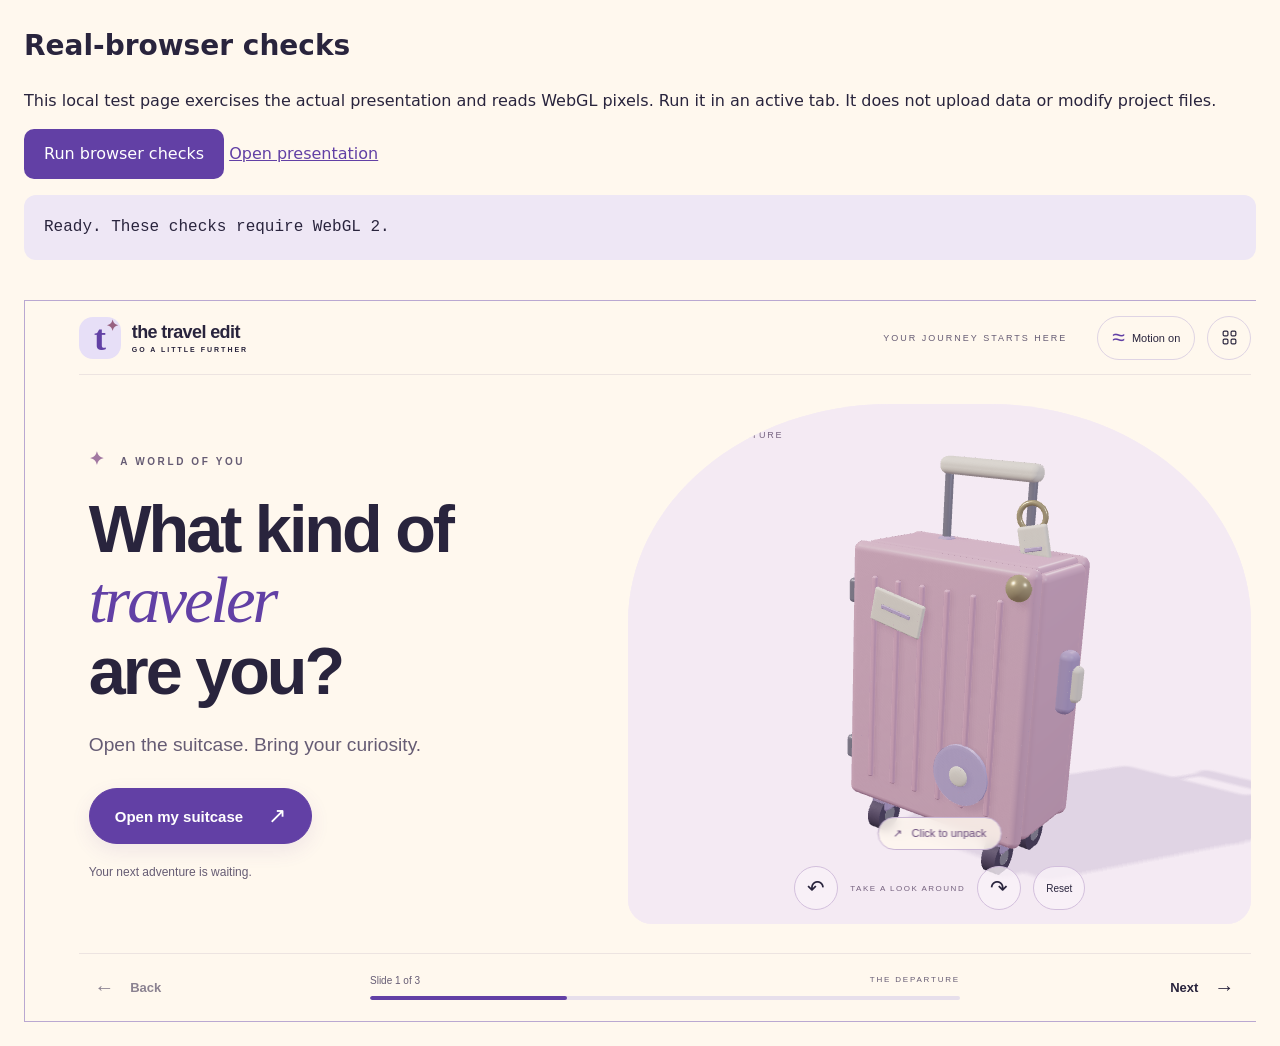
==== tests/browser-checks.html @ 11a67cf5 "Complete interactive 3D redesign of opening slides" ====
<!doctype html>
<html lang="en">
<head><meta charset="utf-8"><meta name="viewport" content="width=device-width,initial-scale=1"><title>Travel presentation — browser checks</title>
<style>body{font:16px/1.6 system-ui,sans-serif;background:#fff8ee;color:#29243d;margin:24px}h1{font-size:28px}button{font:inherit;padding:12px 20px;border:0;border-radius:10px;background:#6240a5;color:white;cursor:pointer}button:disabled{opacity:.6}iframe{display:block;border:1px solid #baa8d1;margin-top:24px;background:white}pre{white-space:pre-wrap;background:#eee7f5;padding:20px;border-radius:12px}#frame-wrap{overflow:auto;max-width:100%}a{color:#6240a5}</style></head>
<body><h1>Real-browser checks</h1><p>This local test page exercises the actual presentation and reads WebGL pixels. Run it in an active tab. It does not upload data or modify project files.</p><button id="run" type="button">Run browser checks</button> <a href="../index.html">Open presentation</a><pre id="report" role="status" aria-live="polite">Ready. These checks require WebGL 2.</pre><div id="frame-wrap"><iframe id="app" title="Presentation under test" width="1280" height="720" src="../index.html"></iframe></div><script src="browser-checks.js"></script></body>
</html>
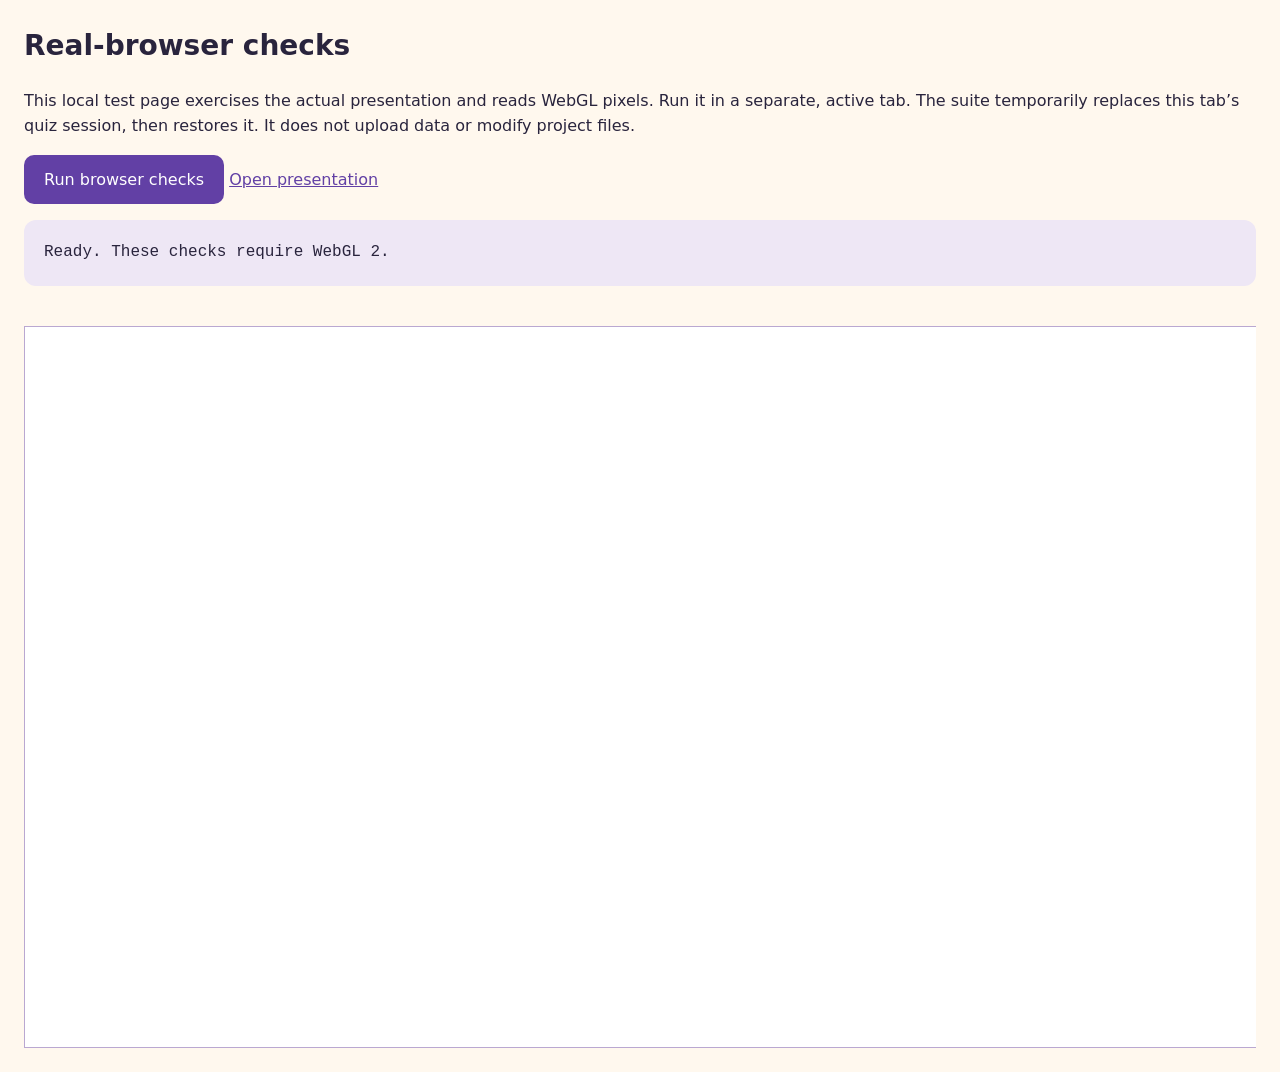
==== commit 92824249: "Complete interactive travel presentation and documentation" ====
--- a/tests/browser-checks.html
+++ b/tests/browser-checks.html
@@ -2,5 +2,5 @@
 <html lang="en">
 <head><meta charset="utf-8"><meta name="viewport" content="width=device-width,initial-scale=1"><title>Travel presentation — browser checks</title>
 <style>body{font:16px/1.6 system-ui,sans-serif;background:#fff8ee;color:#29243d;margin:24px}h1{font-size:28px}button{font:inherit;padding:12px 20px;border:0;border-radius:10px;background:#6240a5;color:white;cursor:pointer}button:disabled{opacity:.6}iframe{display:block;border:1px solid #baa8d1;margin-top:24px;background:white}pre{white-space:pre-wrap;background:#eee7f5;padding:20px;border-radius:12px}#frame-wrap{overflow:auto;max-width:100%}a{color:#6240a5}</style></head>
-<body><h1>Real-browser checks</h1><p>This local test page exercises the actual presentation and reads WebGL pixels. Run it in an active tab. It does not upload data or modify project files.</p><button id="run" type="button">Run browser checks</button> <a href="../index.html">Open presentation</a><pre id="report" role="status" aria-live="polite">Ready. These checks require WebGL 2.</pre><div id="frame-wrap"><iframe id="app" title="Presentation under test" width="1280" height="720" src="../index.html"></iframe></div><script src="browser-checks.js"></script></body>
+<body><h1>Real-browser checks</h1><p>This local test page exercises the actual presentation and reads WebGL pixels. Run it in a separate, active tab. The suite temporarily replaces this tab’s quiz session, then restores it. It does not upload data or modify project files.</p><button id="run" type="button">Run browser checks</button> <a href="../index.html">Open presentation</a><pre id="report" role="status" aria-live="polite">Ready. These checks require WebGL 2.</pre><div id="frame-wrap"><iframe id="app" title="Presentation under test" width="1280" height="720"></iframe></div><script src="browser-checks.js"></script></body>
 </html>
